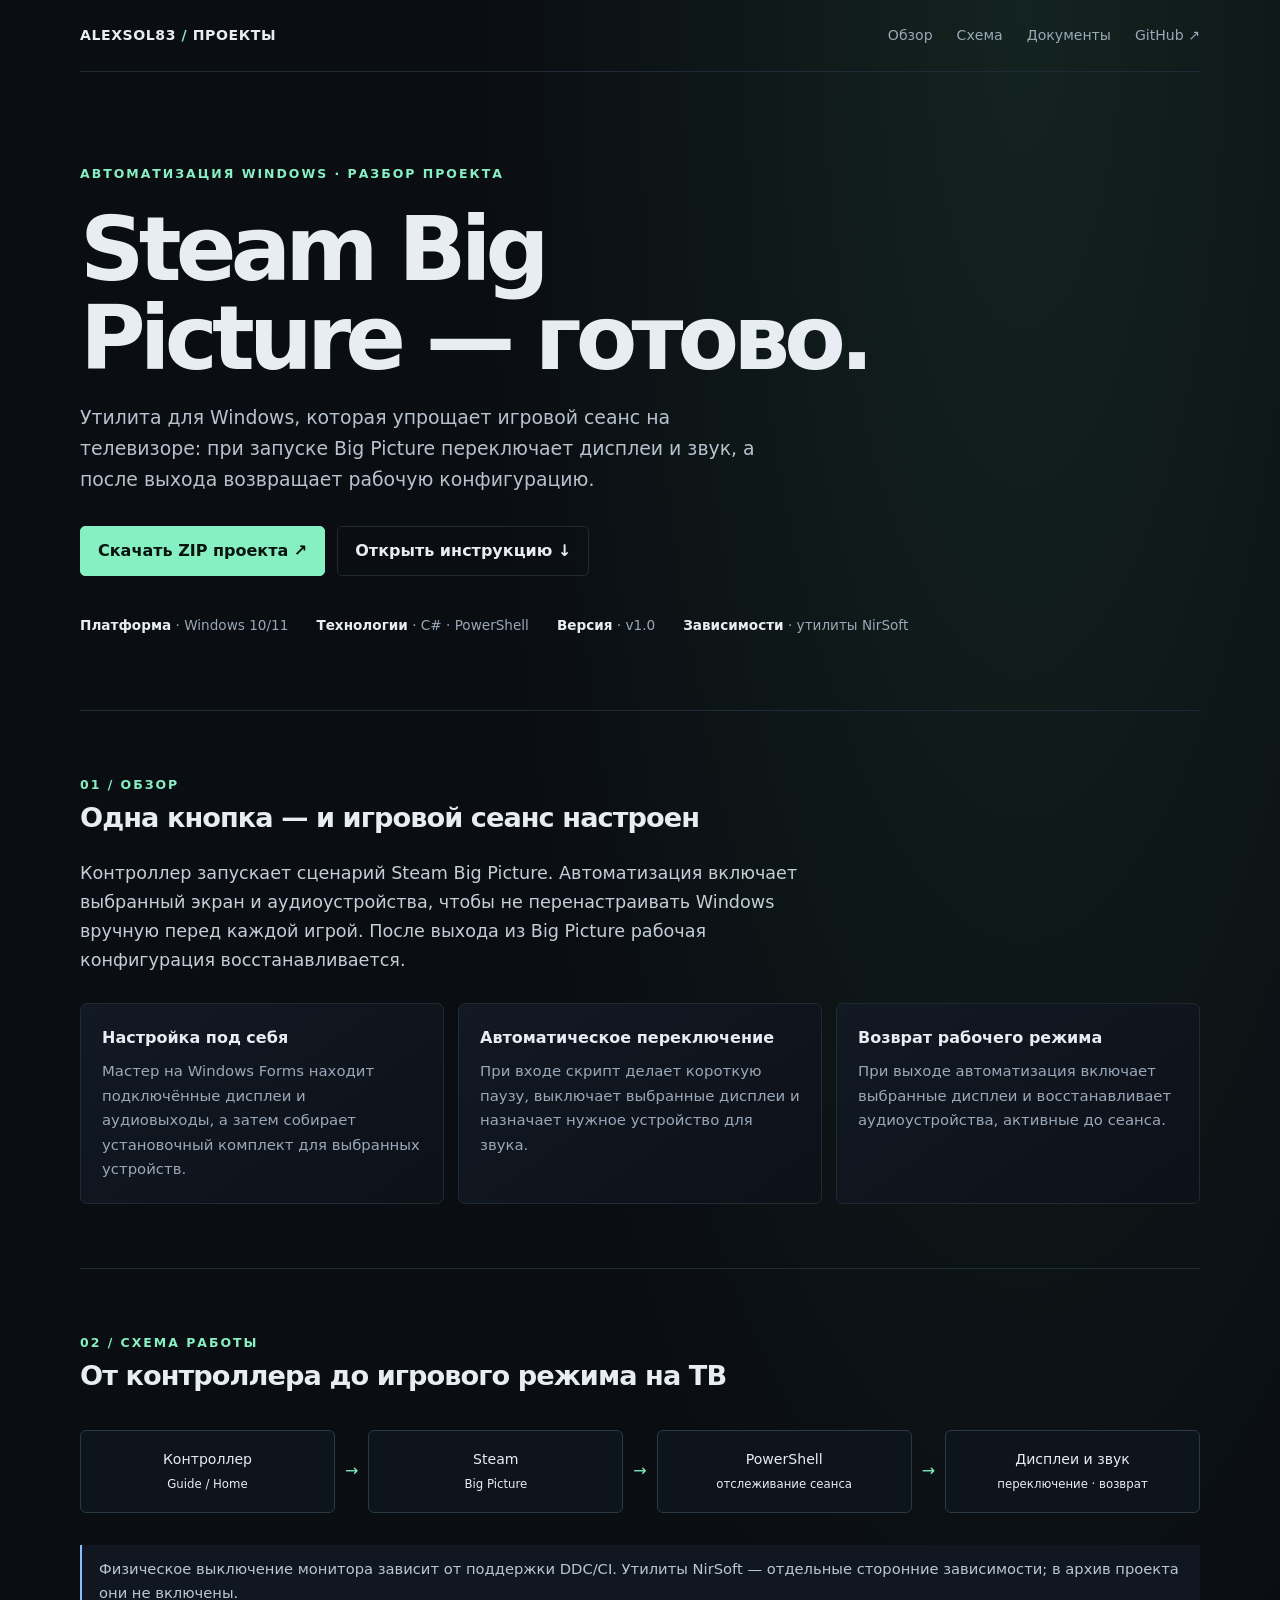
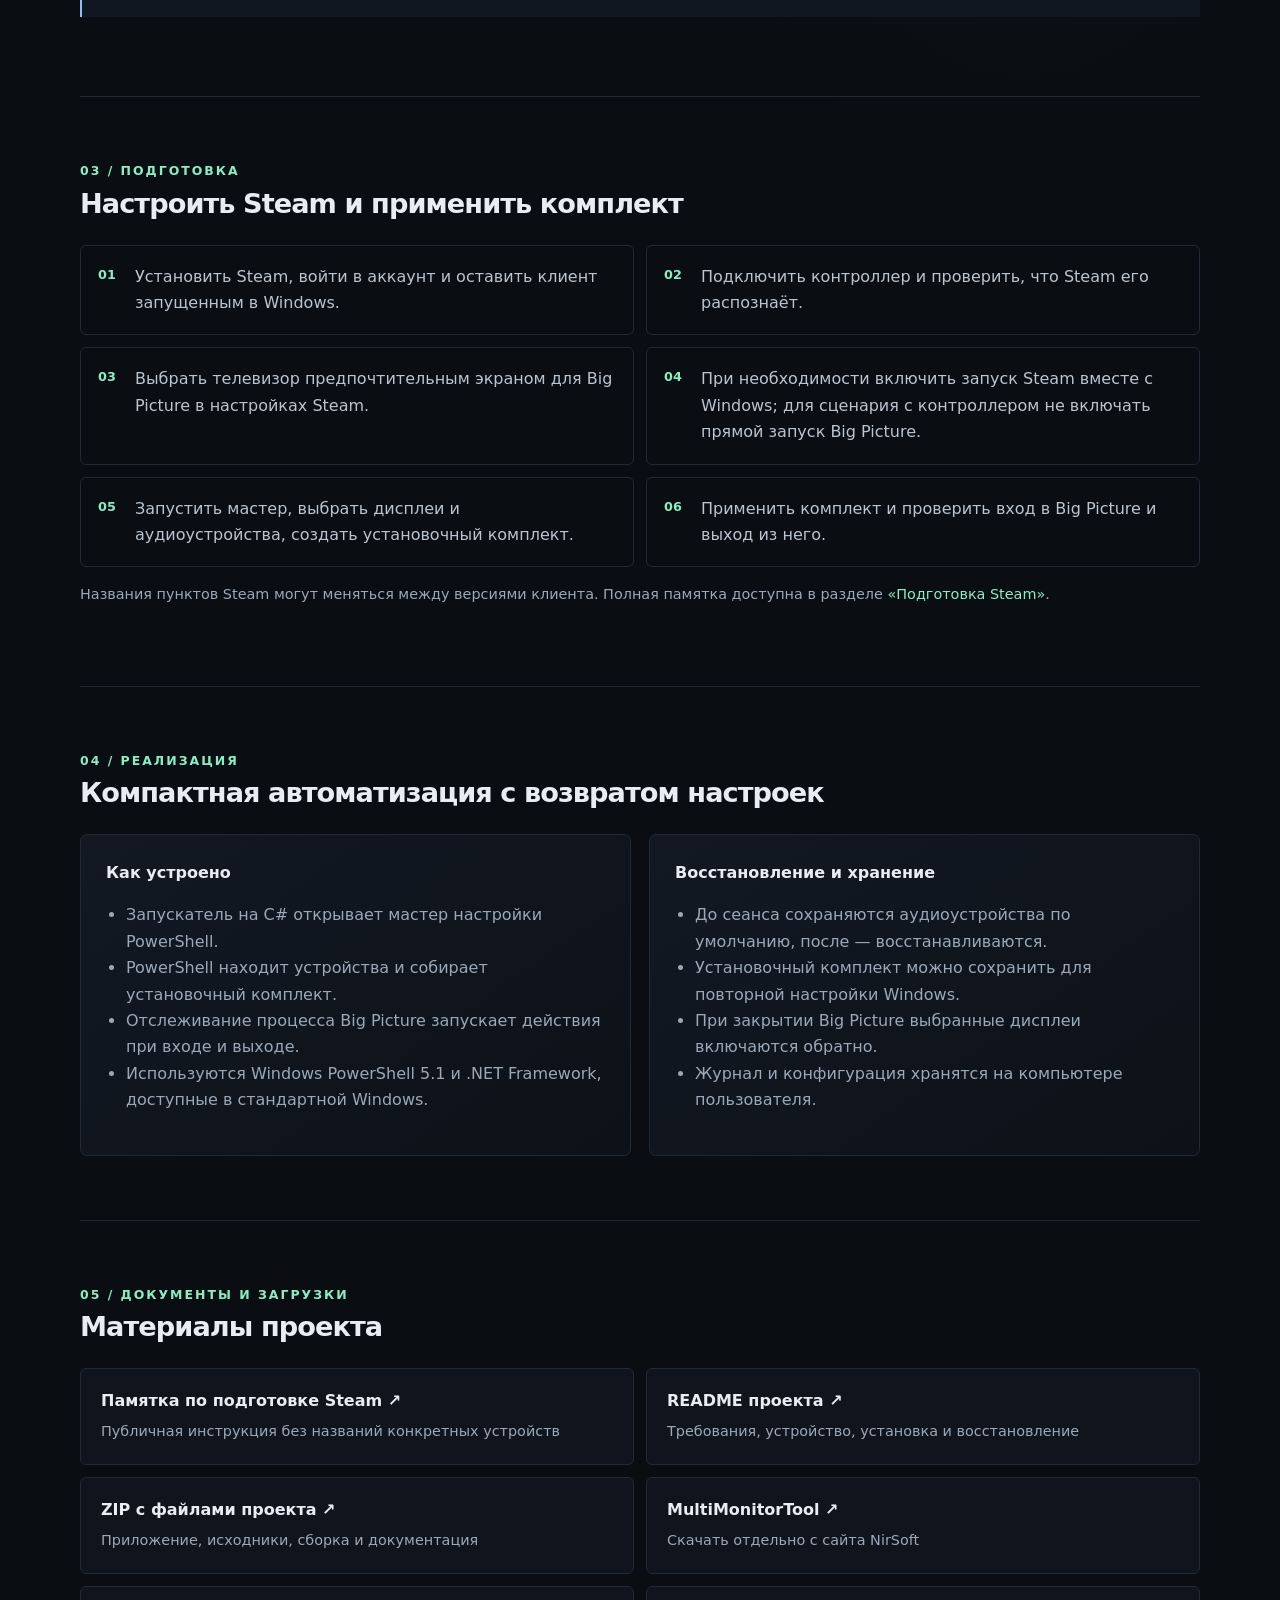
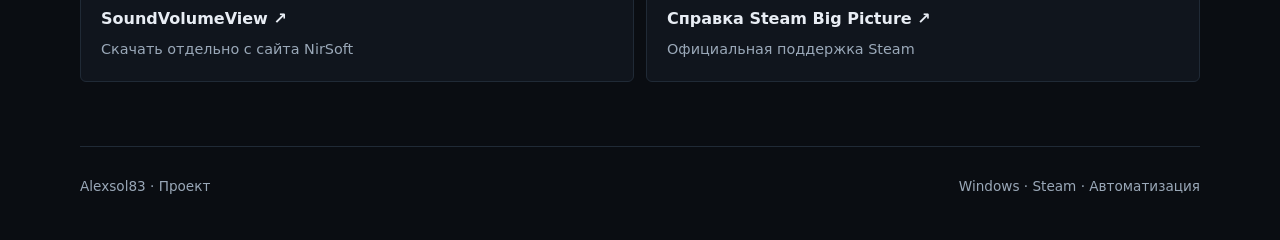
==== projects/steam-big-picture/index.html @ b9a52a30 "Add files via upload" ====
<!doctype html>
<html lang="ru">
<head>
  <meta charset="utf-8">
  <meta name="viewport" content="width=device-width, initial-scale=1">
  <meta name="theme-color" content="#0a0d12">
  <meta name="description" content="Кейс по автоматизации Windows: игровой сеанс Steam Big Picture на телевизоре с автоматическим восстановлением рабочего стола после выхода.">
  <title>Steam Big Picture · Alexsol83</title>
  <style>
    :root{color-scheme:dark;--bg:#0a0d12;--panel:#10151d;--line:#202a36;--text:#e8edf4;--muted:#9aa8b8;--accent:#87f0c2;--blue:#8bbcff;--max:1120px}
    *{box-sizing:border-box}html{scroll-behavior:smooth}body{margin:0;background:radial-gradient(ellipse at 80% 0%,#13231f 0,transparent 34rem),var(--bg);color:var(--text);font:16px/1.65 Inter,ui-sans-serif,system-ui,-apple-system,"Segoe UI",sans-serif}a{color:var(--accent);text-decoration:none}a:hover{text-decoration:underline}header,main,footer{width:min(var(--max),calc(100% - 40px));margin-inline:auto}.top{display:flex;justify-content:space-between;align-items:center;padding:24px 0;border-bottom:1px solid var(--line);font-size:.88rem}.brand{color:var(--text);font-weight:700;letter-spacing:.04em}.top nav{display:flex;gap:24px;color:var(--muted)}.top nav a{color:inherit}.hero{padding:92px 0 74px;max-width:850px}.eyebrow,.kicker{color:var(--accent);font-size:.78rem;font-weight:700;letter-spacing:.16em;text-transform:uppercase}.hero h1{font-size:clamp(2.7rem,7vw,5.7rem);letter-spacing:-.065em;line-height:.99;margin:20px 0}.hero p{font-size:1.18rem;color:#b7c2ce;max-width:690px}.actions{display:flex;gap:12px;flex-wrap:wrap;margin-top:30px}.button{display:inline-flex;padding:11px 17px;border:1px solid var(--line);border-radius:5px;color:var(--text);font-weight:650}.button.primary{background:var(--accent);border-color:var(--accent);color:#07130e}.meta{display:flex;gap:28px;flex-wrap:wrap;color:var(--muted);font-size:.85rem;margin-top:38px}.meta b{color:var(--text);font-weight:600}.section{border-top:1px solid var(--line);padding:64px 0}.section h2{font-size:1.7rem;letter-spacing:-.035em;margin:0 0 18px}.lead{font-size:1.1rem;color:#c4ced8;max-width:760px}.grid{display:grid;grid-template-columns:repeat(3,1fr);gap:14px;margin-top:28px}.card{padding:21px;background:linear-gradient(145deg,#121923,#0d1118);border:1px solid var(--line);border-radius:7px}.card h3{margin:0 0 8px;font-size:1rem}.card p{margin:0;color:var(--muted);font-size:.93rem}.flow{display:grid;grid-template-columns:1fr auto 1fr auto 1fr auto 1fr;align-items:center;gap:10px;margin:32px 0}.node{padding:17px 10px;text-align:center;border:1px solid #2a3946;border-radius:6px;background:#0e141b;font-size:.88rem}.arrow{color:var(--accent)}.steps{counter-reset:step;list-style:none;padding:0;display:grid;grid-template-columns:repeat(2,1fr);gap:12px}.steps li{counter-increment:step;border:1px solid var(--line);padding:18px 18px 18px 54px;border-radius:6px;position:relative;color:#bac5d0}.steps li:before{content:"0" counter(step);position:absolute;left:17px;color:var(--accent);font-size:.8rem;font-weight:700}.split{display:grid;grid-template-columns:1fr 1fr;gap:18px}.split .card{padding:25px}.split ul{padding-left:20px;color:var(--muted)}.downloads{display:grid;grid-template-columns:1fr 1fr;gap:12px}.download{padding:19px 20px;border:1px solid var(--line);border-radius:6px;background:var(--panel)}.download strong{display:block;color:var(--text);margin-bottom:4px}.download span{color:var(--muted);font-size:.9rem}.note{border-left:2px solid var(--blue);padding:12px 17px;background:#101720;color:#b9c7d5;font-size:.92rem}footer{padding:28px 0 42px;border-top:1px solid var(--line);color:var(--muted);font-size:.85rem;display:flex;justify-content:space-between;gap:16px;flex-wrap:wrap}code{font-family:ui-monospace,SFMono-Regular,Consolas,monospace;color:#c9d8e6;background:#151c25;padding:.1em .35em;border-radius:3px}
    @media(max-width:760px){.hero{padding:64px 0}.grid{grid-template-columns:1fr}.flow{grid-template-columns:1fr}.arrow{transform:rotate(90deg);text-align:center}.steps,.split,.downloads{grid-template-columns:1fr}.top nav{gap:12px}.hide-mobile{display:none}}
  </style>
</head>
<body>
  <header class="top"><a class="brand" href="../../">ALEXSOL83 <span style="color:var(--accent)">/</span> ПРОЕКТЫ</a><nav><a href="#overview">Обзор</a><a href="#workflow">Схема</a><a href="#docs">Документы</a><a href="https://github.com/Alexsol83">GitHub ↗</a></nav></header>
  <main>
    <section class="hero"><div class="eyebrow">Автоматизация Windows · Разбор проекта</div><h1>Steam Big<br>Picture — готово.</h1><p>Утилита для Windows, которая упрощает игровой сеанс на телевизоре: при запуске Big Picture переключает дисплеи и звук, а после выхода возвращает рабочую конфигурацию.</p><div class="actions"><a class="button primary" href="download/Steam-Big-Picture-by-Kovrov-Team-v1.0.zip">Скачать ZIP проекта ↗</a><a class="button" href="#docs">Открыть инструкцию ↓</a></div><div class="meta"><span><b>Платформа</b> · Windows 10/11</span><span><b>Технологии</b> · C# · PowerShell</span><span><b>Версия</b> · v1.0</span><span><b>Зависимости</b> · утилиты NirSoft</span></div></section>
    <section class="section" id="overview"><div class="kicker">01 / Обзор</div><h2>Одна кнопка — и игровой сеанс настроен</h2><p class="lead">Контроллер запускает сценарий Steam Big Picture. Автоматизация включает выбранный экран и аудиоустройства, чтобы не перенастраивать Windows вручную перед каждой игрой. После выхода из Big Picture рабочая конфигурация восстанавливается.</p><div class="grid"><article class="card"><h3>Настройка под себя</h3><p>Мастер на Windows Forms находит подключённые дисплеи и аудиовыходы, а затем собирает установочный комплект для выбранных устройств.</p></article><article class="card"><h3>Автоматическое переключение</h3><p>При входе скрипт делает короткую паузу, выключает выбранные дисплеи и назначает нужное устройство для звука.</p></article><article class="card"><h3>Возврат рабочего режима</h3><p>При выходе автоматизация включает выбранные дисплеи и восстанавливает аудиоустройства, активные до сеанса.</p></article></div></section>
    <section class="section" id="workflow"><div class="kicker">02 / Схема работы</div><h2>От контроллера до игрового режима на ТВ</h2><div class="flow"><div class="node">Контроллер<br><small>Guide / Home</small></div><div class="arrow">→</div><div class="node">Steam<br><small>Big Picture</small></div><div class="arrow">→</div><div class="node">PowerShell<br><small>отслеживание сеанса</small></div><div class="arrow">→</div><div class="node">Дисплеи и звук<br><small>переключение · возврат</small></div></div><p class="note">Физическое выключение монитора зависит от поддержки DDC/CI. Утилиты NirSoft — отдельные сторонние зависимости; в архив проекта они не включены.</p></section>
    <section class="section"><div class="kicker">03 / Подготовка</div><h2>Настроить Steam и применить комплект</h2><ol class="steps"><li>Установить Steam, войти в аккаунт и оставить клиент запущенным в Windows.</li><li>Подключить контроллер и проверить, что Steam его распознаёт.</li><li>Выбрать телевизор предпочтительным экраном для Big Picture в настройках Steam.</li><li>При необходимости включить запуск Steam вместе с Windows; для сценария с контроллером не включать прямой запуск Big Picture.</li><li>Запустить мастер, выбрать дисплеи и аудиоустройства, создать установочный комплект.</li><li>Применить комплект и проверить вход в Big Picture и выход из него.</li></ol><p style="color:var(--muted);font-size:.9rem">Названия пунктов Steam могут меняться между версиями клиента. Полная памятка доступна в разделе <a href="docs/steam-setup-guide.html">«Подготовка Steam»</a>.</p></section>
    <section class="section"><div class="kicker">04 / Реализация</div><h2>Компактная автоматизация с возвратом настроек</h2><div class="split"><article class="card"><h3>Как устроено</h3><ul><li>Запускатель на C# открывает мастер настройки PowerShell.</li><li>PowerShell находит устройства и собирает установочный комплект.</li><li>Отслеживание процесса Big Picture запускает действия при входе и выходе.</li><li>Используются Windows PowerShell 5.1 и .NET Framework, доступные в стандартной Windows.</li></ul></article><article class="card"><h3>Восстановление и хранение</h3><ul><li>До сеанса сохраняются аудиоустройства по умолчанию, после — восстанавливаются.</li><li>Установочный комплект можно сохранить для повторной настройки Windows.</li><li>При закрытии Big Picture выбранные дисплеи включаются обратно.</li><li>Журнал и конфигурация хранятся на компьютере пользователя.</li></ul></article></div></section>
    <section class="section" id="docs"><div class="kicker">05 / Документы и загрузки</div><h2>Материалы проекта</h2><div class="downloads"><a class="download" href="docs/steam-setup-guide.html"><strong>Памятка по подготовке Steam ↗</strong><span>Публичная инструкция без названий конкретных устройств</span></a><a class="download" href="docs/project-readme.html"><strong>README проекта ↗</strong><span>Требования, устройство, установка и восстановление</span></a><a class="download" href="download/Steam-Big-Picture-by-Kovrov-Team-v1.0.zip"><strong>ZIP с файлами проекта ↗</strong><span>Приложение, исходники, сборка и документация</span></a><a class="download" href="https://www.nirsoft.net/utils/multi_monitor_tool.html"><strong>MultiMonitorTool ↗</strong><span>Скачать отдельно с сайта NirSoft</span></a><a class="download" href="https://www.nirsoft.net/utils/sound_volume_view.html"><strong>SoundVolumeView ↗</strong><span>Скачать отдельно с сайта NirSoft</span></a><a class="download" href="https://help.steampowered.com/en/faqs/view/3725-76D3-3F31-FB63"><strong>Справка Steam Big Picture ↗</strong><span>Официальная поддержка Steam</span></a></div></section>
  </main>
  <footer><span>Alexsol83 · Проект</span><span>Windows · Steam · Автоматизация</span></footer>
</body>
</html>
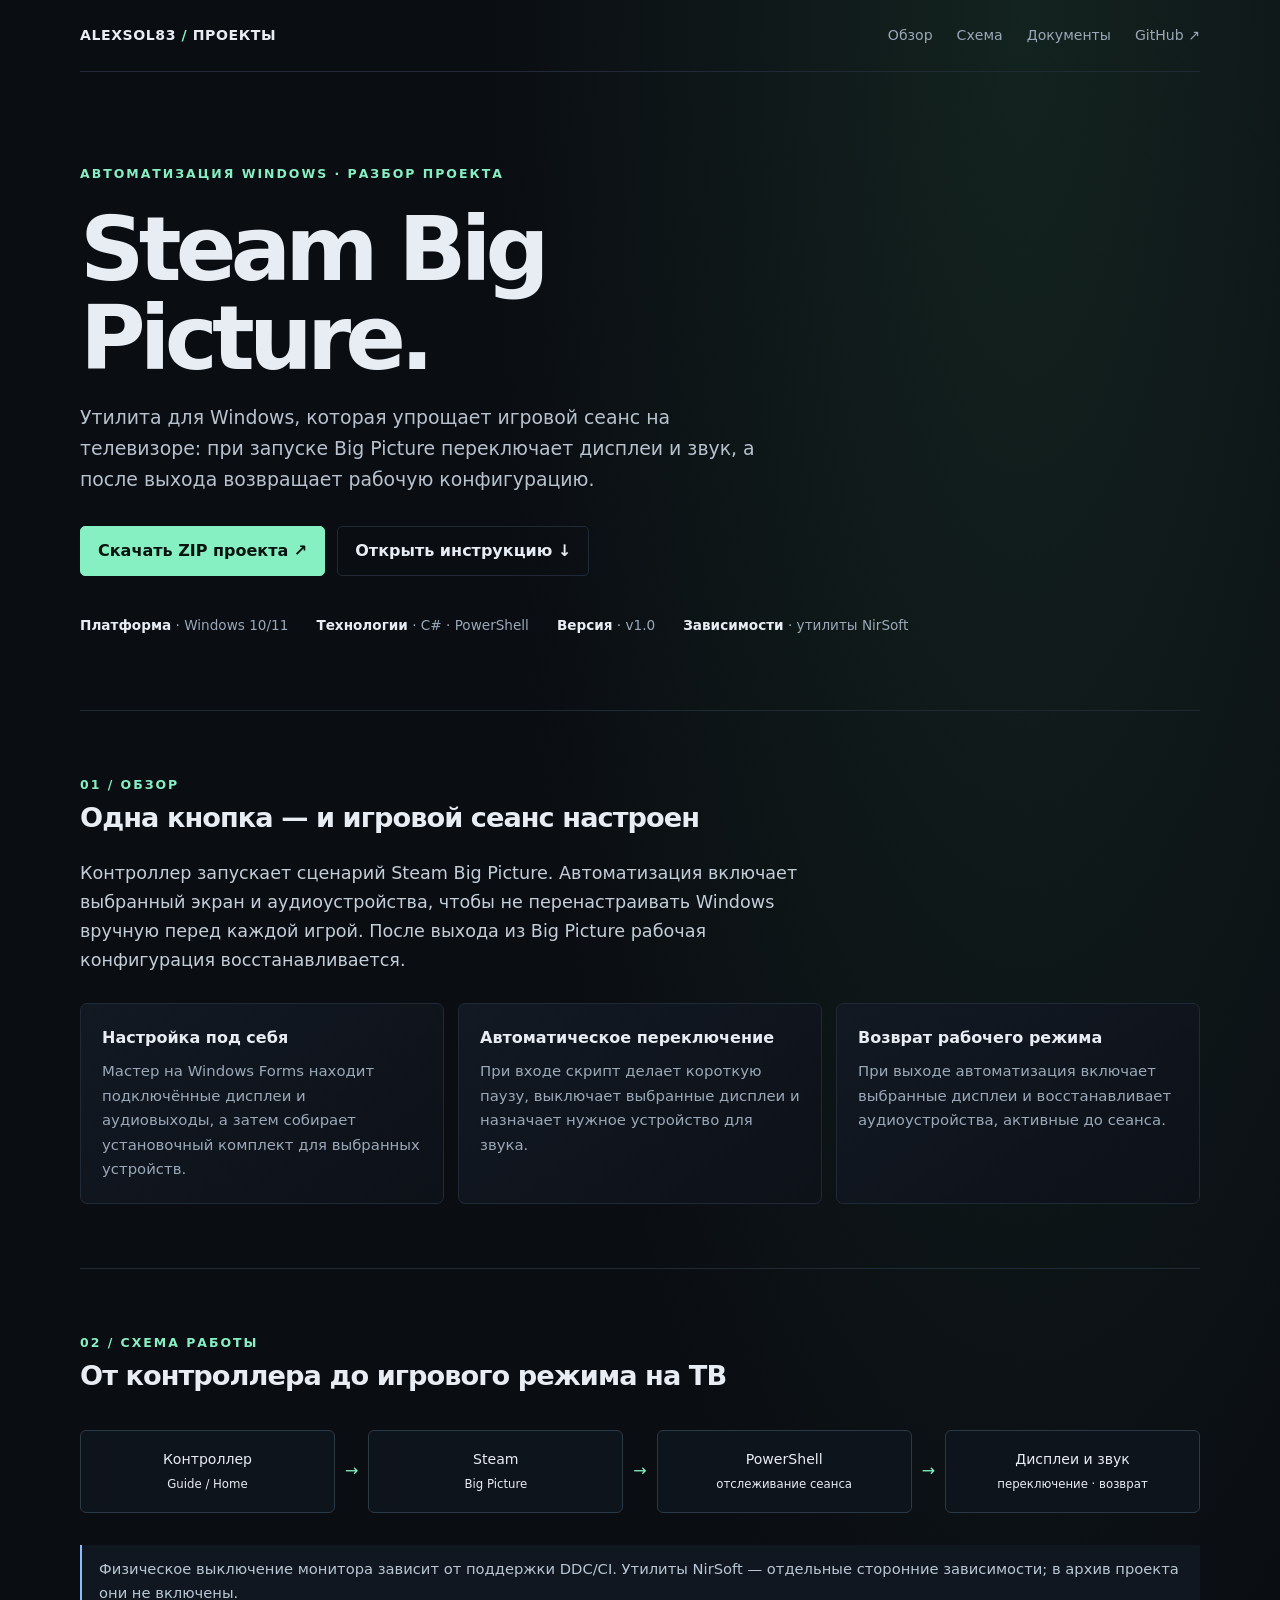
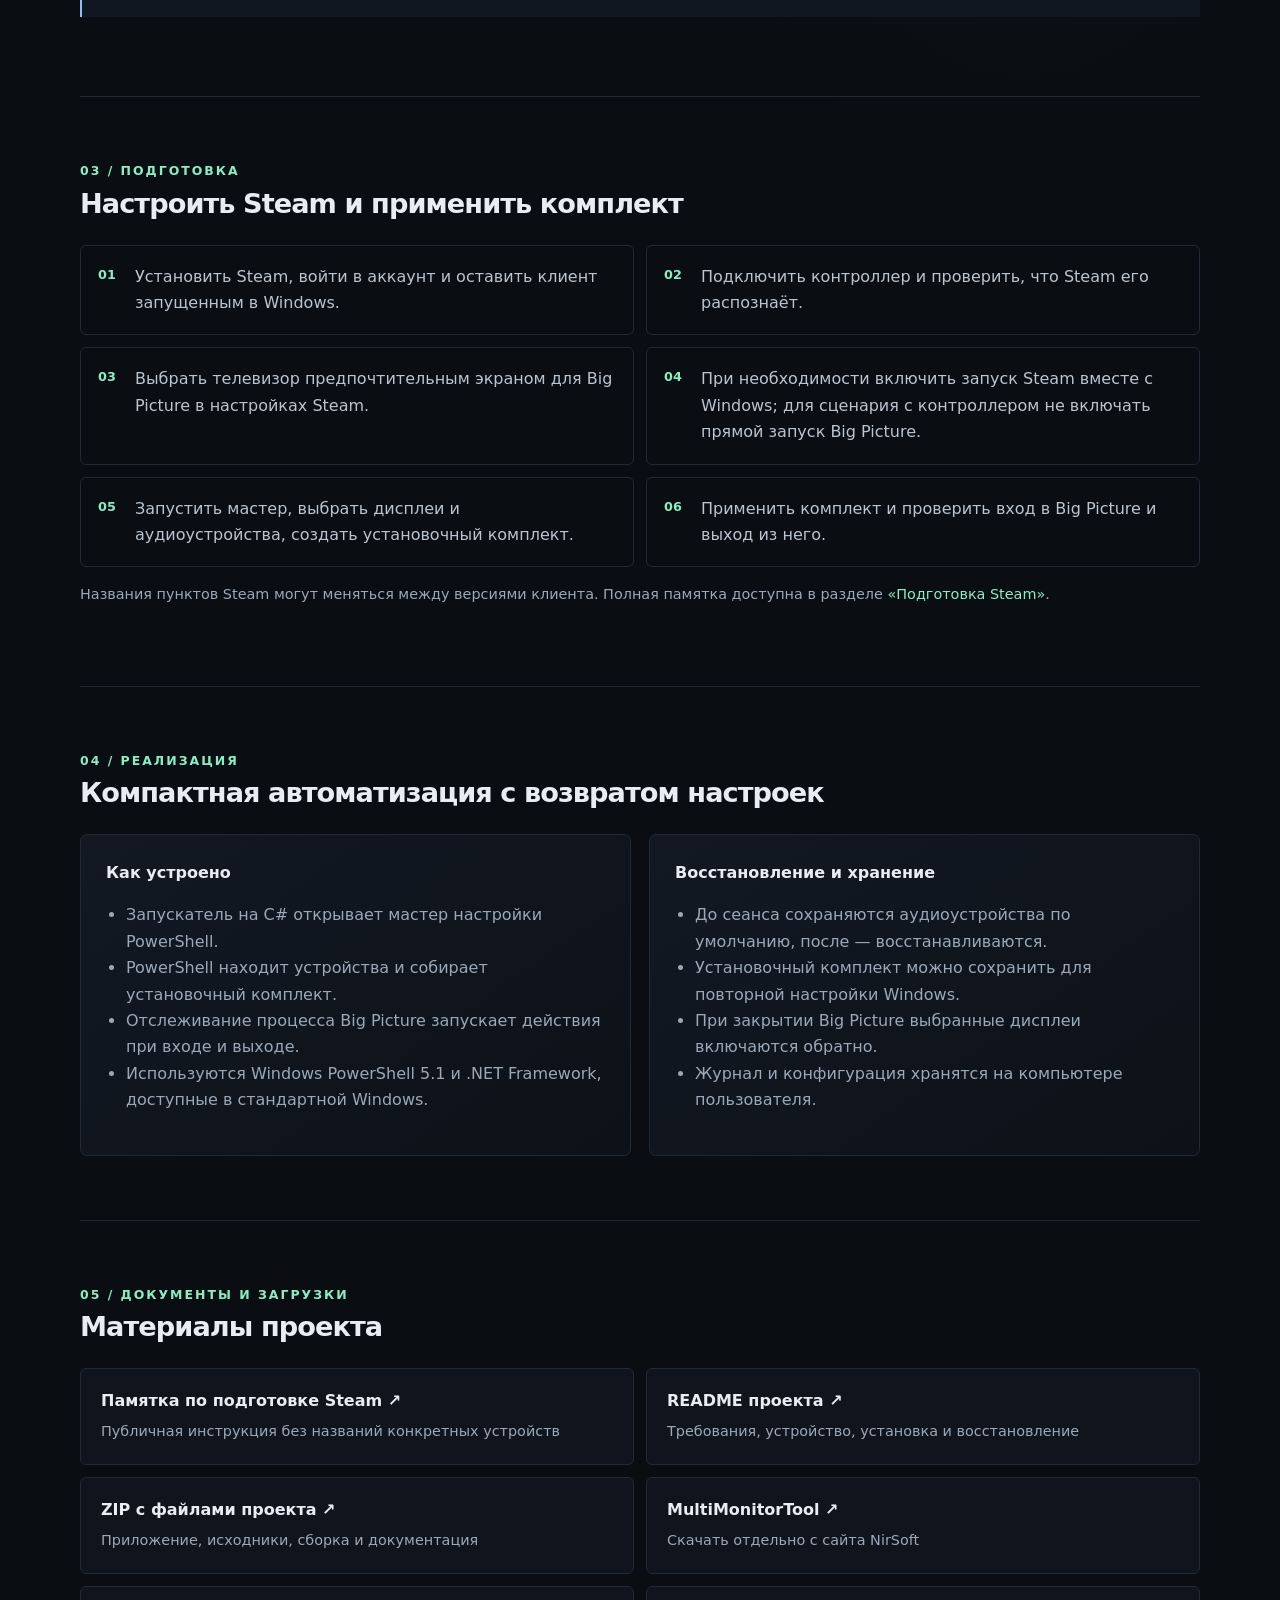
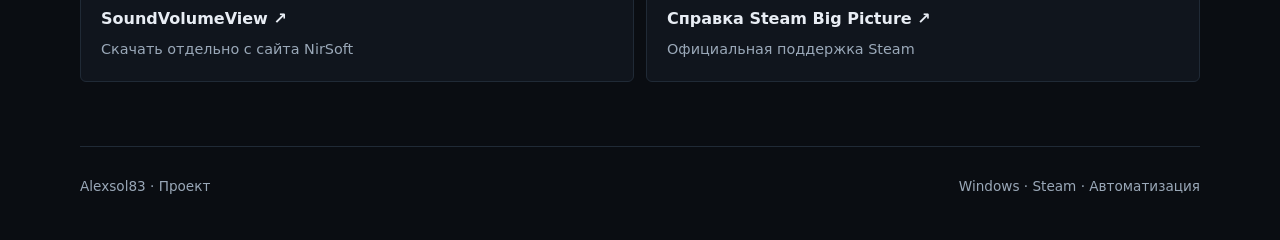
==== commit 1501fae8: "Update index.html" ====
--- a/projects/steam-big-picture/index.html
+++ b/projects/steam-big-picture/index.html
@@ -15,7 +15,7 @@
 <body>
   <header class="top"><a class="brand" href="../../">ALEXSOL83 <span style="color:var(--accent)">/</span> ПРОЕКТЫ</a><nav><a href="#overview">Обзор</a><a href="#workflow">Схема</a><a href="#docs">Документы</a><a href="https://github.com/Alexsol83">GitHub ↗</a></nav></header>
   <main>
-    <section class="hero"><div class="eyebrow">Автоматизация Windows · Разбор проекта</div><h1>Steam Big<br>Picture — готово.</h1><p>Утилита для Windows, которая упрощает игровой сеанс на телевизоре: при запуске Big Picture переключает дисплеи и звук, а после выхода возвращает рабочую конфигурацию.</p><div class="actions"><a class="button primary" href="download/Steam-Big-Picture-by-Kovrov-Team-v1.0.zip">Скачать ZIP проекта ↗</a><a class="button" href="#docs">Открыть инструкцию ↓</a></div><div class="meta"><span><b>Платформа</b> · Windows 10/11</span><span><b>Технологии</b> · C# · PowerShell</span><span><b>Версия</b> · v1.0</span><span><b>Зависимости</b> · утилиты NirSoft</span></div></section>
+    <section class="hero"><div class="eyebrow">Автоматизация Windows · Разбор проекта</div><h1>Steam Big<br>Picture.</h1><p>Утилита для Windows, которая упрощает игровой сеанс на телевизоре: при запуске Big Picture переключает дисплеи и звук, а после выхода возвращает рабочую конфигурацию.</p><div class="actions"><a class="button primary" href="download/Steam-Big-Picture-by-Kovrov-Team-v1.0.zip">Скачать ZIP проекта ↗</a><a class="button" href="#docs">Открыть инструкцию ↓</a></div><div class="meta"><span><b>Платформа</b> · Windows 10/11</span><span><b>Технологии</b> · C# · PowerShell</span><span><b>Версия</b> · v1.0</span><span><b>Зависимости</b> · утилиты NirSoft</span></div></section>
     <section class="section" id="overview"><div class="kicker">01 / Обзор</div><h2>Одна кнопка — и игровой сеанс настроен</h2><p class="lead">Контроллер запускает сценарий Steam Big Picture. Автоматизация включает выбранный экран и аудиоустройства, чтобы не перенастраивать Windows вручную перед каждой игрой. После выхода из Big Picture рабочая конфигурация восстанавливается.</p><div class="grid"><article class="card"><h3>Настройка под себя</h3><p>Мастер на Windows Forms находит подключённые дисплеи и аудиовыходы, а затем собирает установочный комплект для выбранных устройств.</p></article><article class="card"><h3>Автоматическое переключение</h3><p>При входе скрипт делает короткую паузу, выключает выбранные дисплеи и назначает нужное устройство для звука.</p></article><article class="card"><h3>Возврат рабочего режима</h3><p>При выходе автоматизация включает выбранные дисплеи и восстанавливает аудиоустройства, активные до сеанса.</p></article></div></section>
     <section class="section" id="workflow"><div class="kicker">02 / Схема работы</div><h2>От контроллера до игрового режима на ТВ</h2><div class="flow"><div class="node">Контроллер<br><small>Guide / Home</small></div><div class="arrow">→</div><div class="node">Steam<br><small>Big Picture</small></div><div class="arrow">→</div><div class="node">PowerShell<br><small>отслеживание сеанса</small></div><div class="arrow">→</div><div class="node">Дисплеи и звук<br><small>переключение · возврат</small></div></div><p class="note">Физическое выключение монитора зависит от поддержки DDC/CI. Утилиты NirSoft — отдельные сторонние зависимости; в архив проекта они не включены.</p></section>
     <section class="section"><div class="kicker">03 / Подготовка</div><h2>Настроить Steam и применить комплект</h2><ol class="steps"><li>Установить Steam, войти в аккаунт и оставить клиент запущенным в Windows.</li><li>Подключить контроллер и проверить, что Steam его распознаёт.</li><li>Выбрать телевизор предпочтительным экраном для Big Picture в настройках Steam.</li><li>При необходимости включить запуск Steam вместе с Windows; для сценария с контроллером не включать прямой запуск Big Picture.</li><li>Запустить мастер, выбрать дисплеи и аудиоустройства, создать установочный комплект.</li><li>Применить комплект и проверить вход в Big Picture и выход из него.</li></ol><p style="color:var(--muted);font-size:.9rem">Названия пунктов Steam могут меняться между версиями клиента. Полная памятка доступна в разделе <a href="docs/steam-setup-guide.html">«Подготовка Steam»</a>.</p></section>
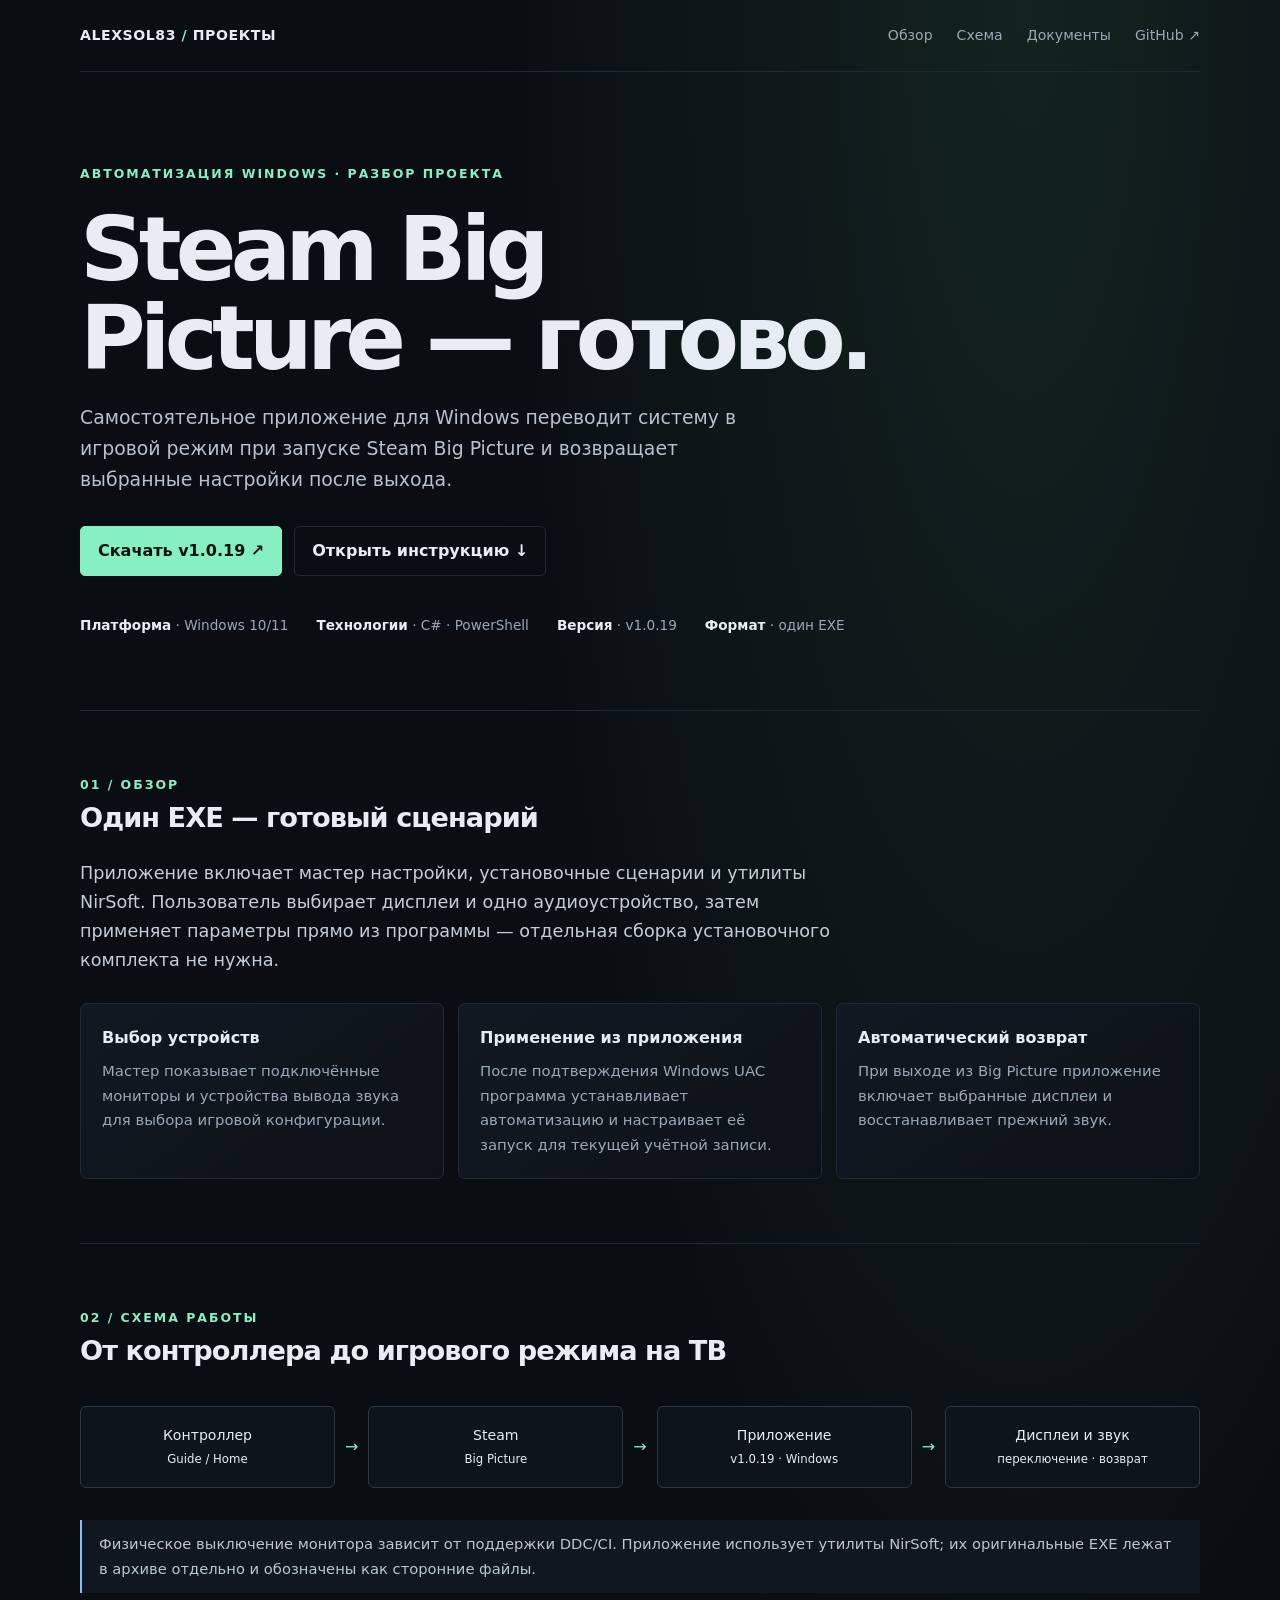
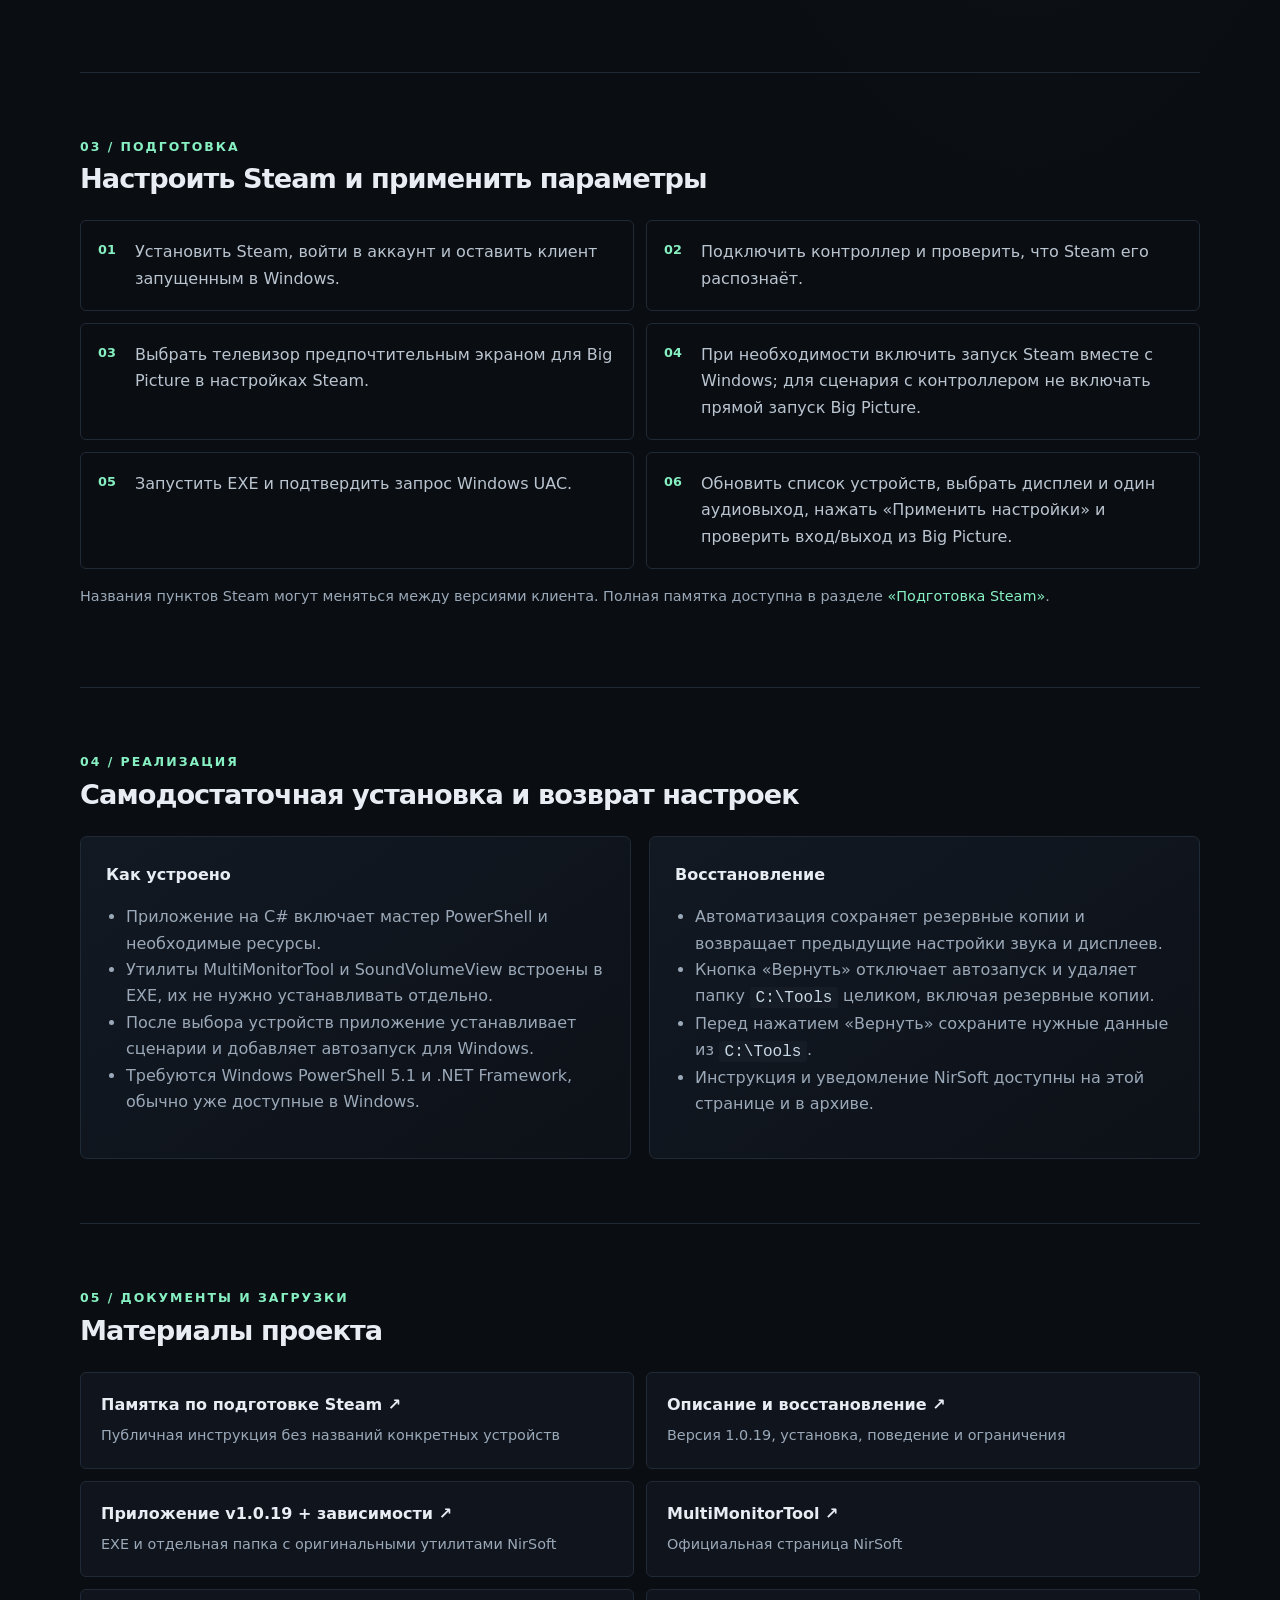
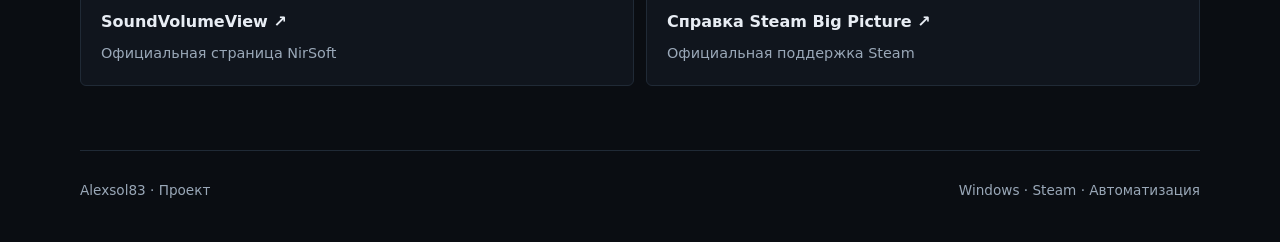
==== commit fe328481: "Add files via upload" ====
--- a/projects/steam-big-picture/index.html
+++ b/projects/steam-big-picture/index.html
@@ -15,12 +15,12 @@
 <body>
   <header class="top"><a class="brand" href="../../">ALEXSOL83 <span style="color:var(--accent)">/</span> ПРОЕКТЫ</a><nav><a href="#overview">Обзор</a><a href="#workflow">Схема</a><a href="#docs">Документы</a><a href="https://github.com/Alexsol83">GitHub ↗</a></nav></header>
   <main>
-    <section class="hero"><div class="eyebrow">Автоматизация Windows · Разбор проекта</div><h1>Steam Big<br>Picture.</h1><p>Утилита для Windows, которая упрощает игровой сеанс на телевизоре: при запуске Big Picture переключает дисплеи и звук, а после выхода возвращает рабочую конфигурацию.</p><div class="actions"><a class="button primary" href="download/Steam-Big-Picture-by-Kovrov-Team-v1.0.zip">Скачать ZIP проекта ↗</a><a class="button" href="#docs">Открыть инструкцию ↓</a></div><div class="meta"><span><b>Платформа</b> · Windows 10/11</span><span><b>Технологии</b> · C# · PowerShell</span><span><b>Версия</b> · v1.0</span><span><b>Зависимости</b> · утилиты NirSoft</span></div></section>
-    <section class="section" id="overview"><div class="kicker">01 / Обзор</div><h2>Одна кнопка — и игровой сеанс настроен</h2><p class="lead">Контроллер запускает сценарий Steam Big Picture. Автоматизация включает выбранный экран и аудиоустройства, чтобы не перенастраивать Windows вручную перед каждой игрой. После выхода из Big Picture рабочая конфигурация восстанавливается.</p><div class="grid"><article class="card"><h3>Настройка под себя</h3><p>Мастер на Windows Forms находит подключённые дисплеи и аудиовыходы, а затем собирает установочный комплект для выбранных устройств.</p></article><article class="card"><h3>Автоматическое переключение</h3><p>При входе скрипт делает короткую паузу, выключает выбранные дисплеи и назначает нужное устройство для звука.</p></article><article class="card"><h3>Возврат рабочего режима</h3><p>При выходе автоматизация включает выбранные дисплеи и восстанавливает аудиоустройства, активные до сеанса.</p></article></div></section>
-    <section class="section" id="workflow"><div class="kicker">02 / Схема работы</div><h2>От контроллера до игрового режима на ТВ</h2><div class="flow"><div class="node">Контроллер<br><small>Guide / Home</small></div><div class="arrow">→</div><div class="node">Steam<br><small>Big Picture</small></div><div class="arrow">→</div><div class="node">PowerShell<br><small>отслеживание сеанса</small></div><div class="arrow">→</div><div class="node">Дисплеи и звук<br><small>переключение · возврат</small></div></div><p class="note">Физическое выключение монитора зависит от поддержки DDC/CI. Утилиты NirSoft — отдельные сторонние зависимости; в архив проекта они не включены.</p></section>
-    <section class="section"><div class="kicker">03 / Подготовка</div><h2>Настроить Steam и применить комплект</h2><ol class="steps"><li>Установить Steam, войти в аккаунт и оставить клиент запущенным в Windows.</li><li>Подключить контроллер и проверить, что Steam его распознаёт.</li><li>Выбрать телевизор предпочтительным экраном для Big Picture в настройках Steam.</li><li>При необходимости включить запуск Steam вместе с Windows; для сценария с контроллером не включать прямой запуск Big Picture.</li><li>Запустить мастер, выбрать дисплеи и аудиоустройства, создать установочный комплект.</li><li>Применить комплект и проверить вход в Big Picture и выход из него.</li></ol><p style="color:var(--muted);font-size:.9rem">Названия пунктов Steam могут меняться между версиями клиента. Полная памятка доступна в разделе <a href="docs/steam-setup-guide.html">«Подготовка Steam»</a>.</p></section>
-    <section class="section"><div class="kicker">04 / Реализация</div><h2>Компактная автоматизация с возвратом настроек</h2><div class="split"><article class="card"><h3>Как устроено</h3><ul><li>Запускатель на C# открывает мастер настройки PowerShell.</li><li>PowerShell находит устройства и собирает установочный комплект.</li><li>Отслеживание процесса Big Picture запускает действия при входе и выходе.</li><li>Используются Windows PowerShell 5.1 и .NET Framework, доступные в стандартной Windows.</li></ul></article><article class="card"><h3>Восстановление и хранение</h3><ul><li>До сеанса сохраняются аудиоустройства по умолчанию, после — восстанавливаются.</li><li>Установочный комплект можно сохранить для повторной настройки Windows.</li><li>При закрытии Big Picture выбранные дисплеи включаются обратно.</li><li>Журнал и конфигурация хранятся на компьютере пользователя.</li></ul></article></div></section>
-    <section class="section" id="docs"><div class="kicker">05 / Документы и загрузки</div><h2>Материалы проекта</h2><div class="downloads"><a class="download" href="docs/steam-setup-guide.html"><strong>Памятка по подготовке Steam ↗</strong><span>Публичная инструкция без названий конкретных устройств</span></a><a class="download" href="docs/project-readme.html"><strong>README проекта ↗</strong><span>Требования, устройство, установка и восстановление</span></a><a class="download" href="download/Steam-Big-Picture-by-Kovrov-Team-v1.0.zip"><strong>ZIP с файлами проекта ↗</strong><span>Приложение, исходники, сборка и документация</span></a><a class="download" href="https://www.nirsoft.net/utils/multi_monitor_tool.html"><strong>MultiMonitorTool ↗</strong><span>Скачать отдельно с сайта NirSoft</span></a><a class="download" href="https://www.nirsoft.net/utils/sound_volume_view.html"><strong>SoundVolumeView ↗</strong><span>Скачать отдельно с сайта NirSoft</span></a><a class="download" href="https://help.steampowered.com/en/faqs/view/3725-76D3-3F31-FB63"><strong>Справка Steam Big Picture ↗</strong><span>Официальная поддержка Steam</span></a></div></section>
+    <section class="hero"><div class="eyebrow">Автоматизация Windows · Разбор проекта</div><h1>Steam Big<br>Picture — готово.</h1><p>Самостоятельное приложение для Windows переводит систему в игровой режим при запуске Steam Big Picture и возвращает выбранные настройки после выхода.</p><div class="actions"><a class="button primary" href="download/Steam-Big-Picture-by-Kovrov-Team-v1.0.19.zip">Скачать v1.0.19 ↗</a><a class="button" href="#docs">Открыть инструкцию ↓</a></div><div class="meta"><span><b>Платформа</b> · Windows 10/11</span><span><b>Технологии</b> · C# · PowerShell</span><span><b>Версия</b> · v1.0.19</span><span><b>Формат</b> · один EXE</span></div></section>
+    <section class="section" id="overview"><div class="kicker">01 / Обзор</div><h2>Один EXE — готовый сценарий</h2><p class="lead">Приложение включает мастер настройки, установочные сценарии и утилиты NirSoft. Пользователь выбирает дисплеи и одно аудиоустройство, затем применяет параметры прямо из программы — отдельная сборка установочного комплекта не нужна.</p><div class="grid"><article class="card"><h3>Выбор устройств</h3><p>Мастер показывает подключённые мониторы и устройства вывода звука для выбора игровой конфигурации.</p></article><article class="card"><h3>Применение из приложения</h3><p>После подтверждения Windows UAC программа устанавливает автоматизацию и настраивает её запуск для текущей учётной записи.</p></article><article class="card"><h3>Автоматический возврат</h3><p>При выходе из Big Picture приложение включает выбранные дисплеи и восстанавливает прежний звук.</p></article></div></section>
+    <section class="section" id="workflow"><div class="kicker">02 / Схема работы</div><h2>От контроллера до игрового режима на ТВ</h2><div class="flow"><div class="node">Контроллер<br><small>Guide / Home</small></div><div class="arrow">→</div><div class="node">Steam<br><small>Big Picture</small></div><div class="arrow">→</div><div class="node">Приложение<br><small>v1.0.19 · Windows</small></div><div class="arrow">→</div><div class="node">Дисплеи и звук<br><small>переключение · возврат</small></div></div><p class="note">Физическое выключение монитора зависит от поддержки DDC/CI. Приложение использует утилиты NirSoft; их оригинальные EXE лежат в архиве отдельно и обозначены как сторонние файлы.</p></section>
+    <section class="section"><div class="kicker">03 / Подготовка</div><h2>Настроить Steam и применить параметры</h2><ol class="steps"><li>Установить Steam, войти в аккаунт и оставить клиент запущенным в Windows.</li><li>Подключить контроллер и проверить, что Steam его распознаёт.</li><li>Выбрать телевизор предпочтительным экраном для Big Picture в настройках Steam.</li><li>При необходимости включить запуск Steam вместе с Windows; для сценария с контроллером не включать прямой запуск Big Picture.</li><li>Запустить EXE и подтвердить запрос Windows UAC.</li><li>Обновить список устройств, выбрать дисплеи и один аудиовыход, нажать «Применить настройки» и проверить вход/выход из Big Picture.</li></ol><p style="color:var(--muted);font-size:.9rem">Названия пунктов Steam могут меняться между версиями клиента. Полная памятка доступна в разделе <a href="docs/steam-setup-guide.html">«Подготовка Steam»</a>.</p></section>
+    <section class="section"><div class="kicker">04 / Реализация</div><h2>Самодостаточная установка и возврат настроек</h2><div class="split"><article class="card"><h3>Как устроено</h3><ul><li>Приложение на C# включает мастер PowerShell и необходимые ресурсы.</li><li>Утилиты MultiMonitorTool и SoundVolumeView встроены в EXE, их не нужно устанавливать отдельно.</li><li>После выбора устройств приложение устанавливает сценарии и добавляет автозапуск для Windows.</li><li>Требуются Windows PowerShell 5.1 и .NET Framework, обычно уже доступные в Windows.</li></ul></article><article class="card"><h3>Восстановление</h3><ul><li>Автоматизация сохраняет резервные копии и возвращает предыдущие настройки звука и дисплеев.</li><li>Кнопка «Вернуть» отключает автозапуск и удаляет папку <code>C:\Tools</code> целиком, включая резервные копии.</li><li>Перед нажатием «Вернуть» сохраните нужные данные из <code>C:\Tools</code>.</li><li>Инструкция и уведомление NirSoft доступны на этой странице и в архиве.</li></ul></article></div></section>
+    <section class="section" id="docs"><div class="kicker">05 / Документы и загрузки</div><h2>Материалы проекта</h2><div class="downloads"><a class="download" href="docs/steam-setup-guide.html"><strong>Памятка по подготовке Steam ↗</strong><span>Публичная инструкция без названий конкретных устройств</span></a><a class="download" href="docs/project-readme.html"><strong>Описание и восстановление ↗</strong><span>Версия 1.0.19, установка, поведение и ограничения</span></a><a class="download" href="download/Steam-Big-Picture-by-Kovrov-Team-v1.0.19.zip"><strong>Приложение v1.0.19 + зависимости ↗</strong><span>EXE и отдельная папка с оригинальными утилитами NirSoft</span></a><a class="download" href="https://www.nirsoft.net/utils/multi_monitor_tool.html"><strong>MultiMonitorTool ↗</strong><span>Официальная страница NirSoft</span></a><a class="download" href="https://www.nirsoft.net/utils/sound_volume_view.html"><strong>SoundVolumeView ↗</strong><span>Официальная страница NirSoft</span></a><a class="download" href="https://help.steampowered.com/en/faqs/view/3725-76D3-3F31-FB63"><strong>Справка Steam Big Picture ↗</strong><span>Официальная поддержка Steam</span></a></div></section>
   </main>
   <footer><span>Alexsol83 · Проект</span><span>Windows · Steam · Автоматизация</span></footer>
 </body>
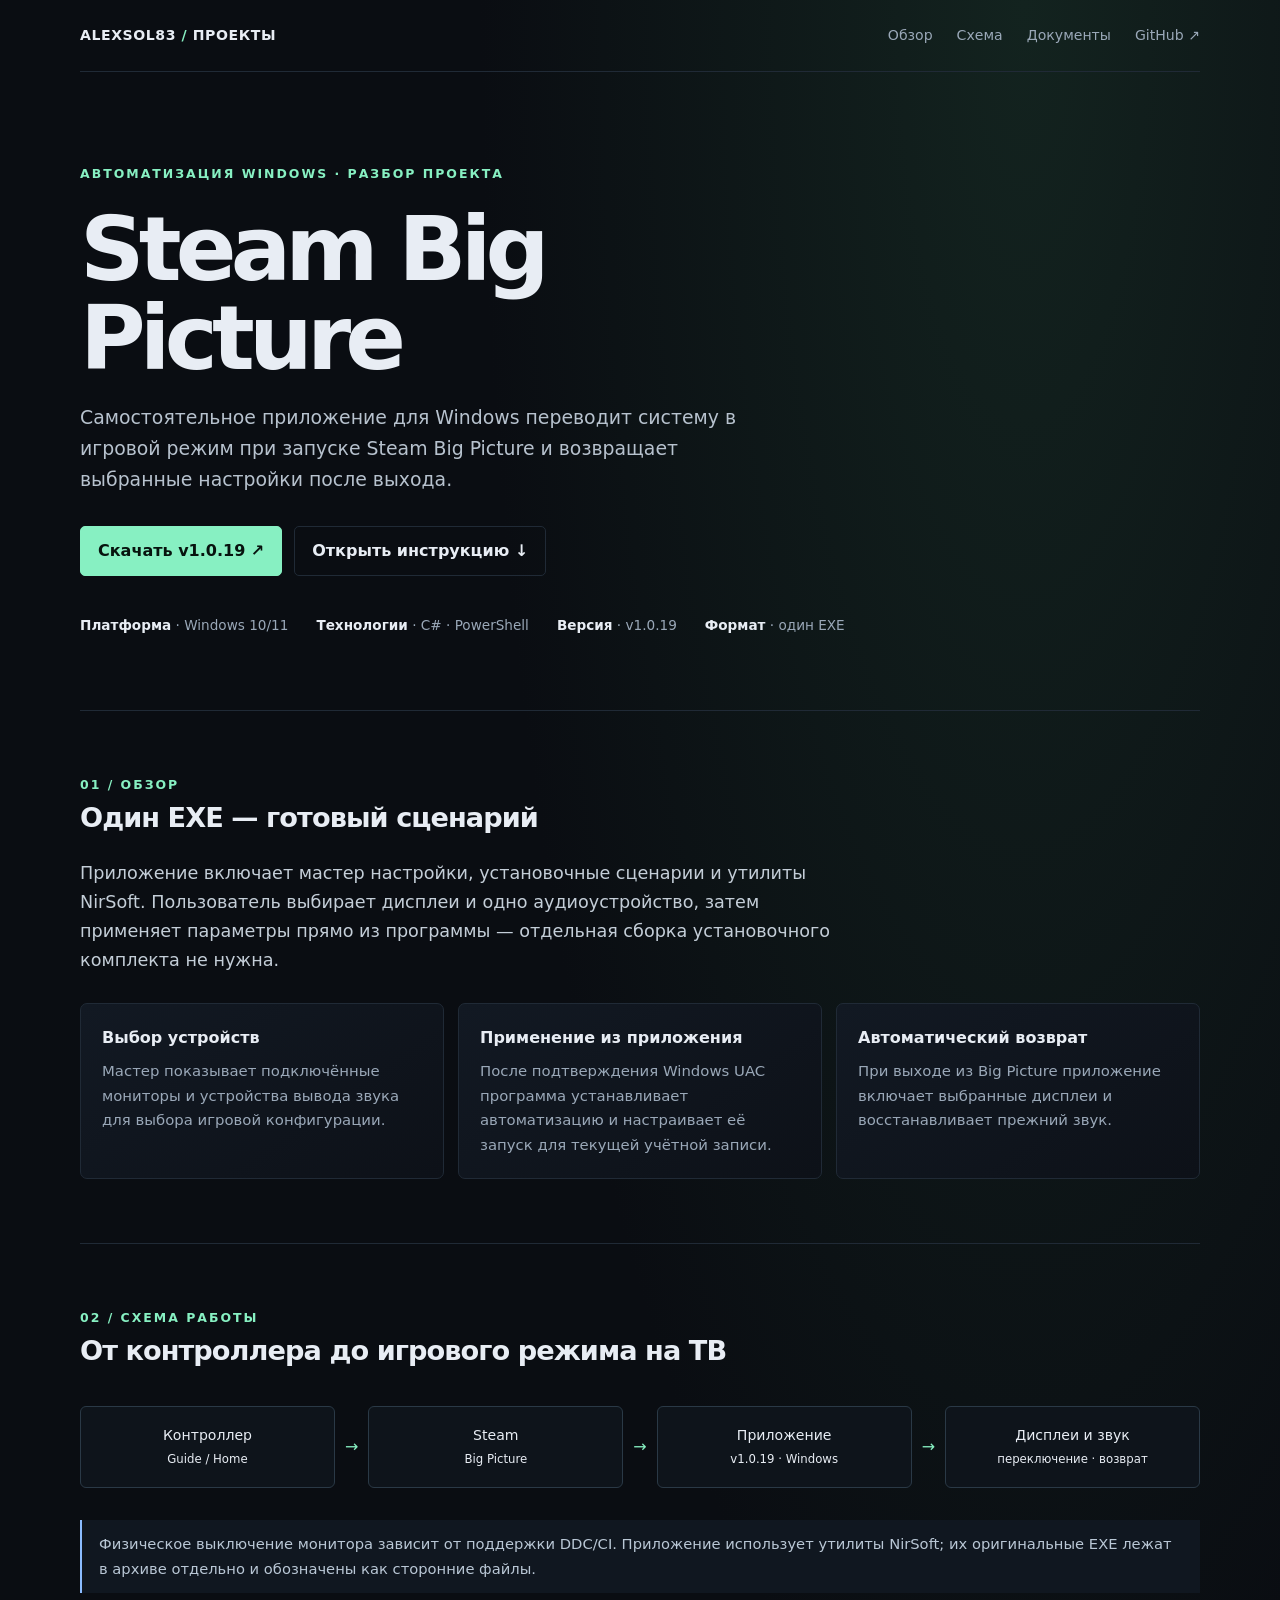
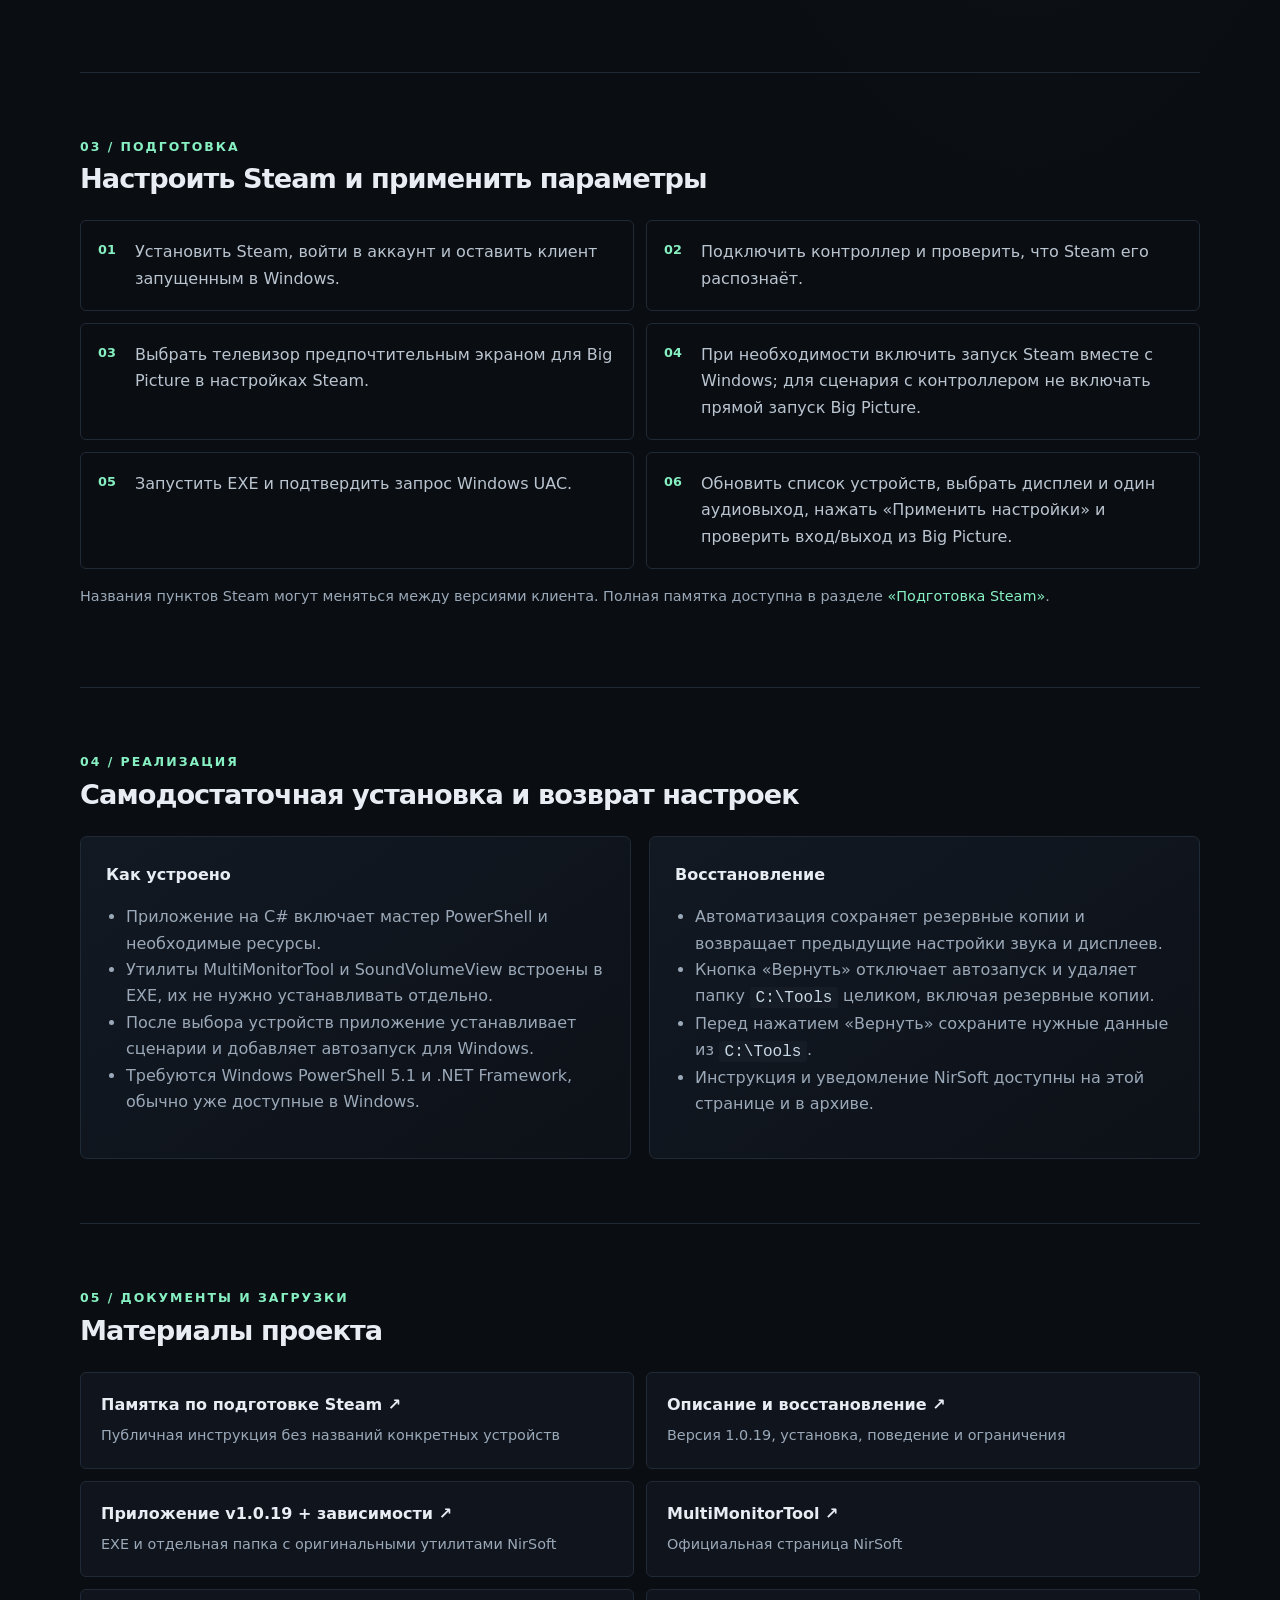
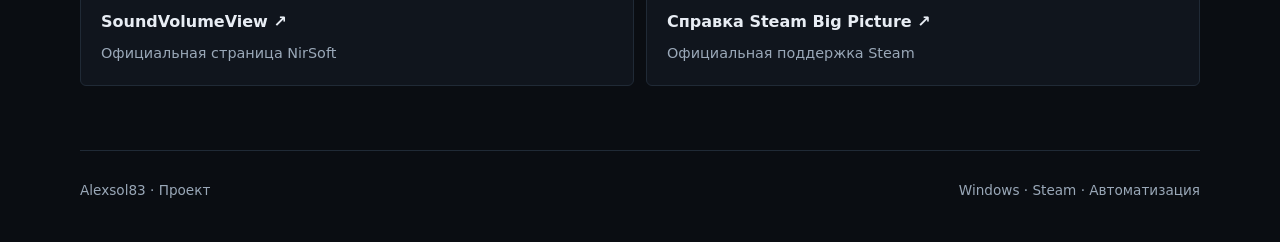
==== commit a9df9029: "Update index.html" ====
--- a/projects/steam-big-picture/index.html
+++ b/projects/steam-big-picture/index.html
@@ -15,7 +15,7 @@
 <body>
   <header class="top"><a class="brand" href="../../">ALEXSOL83 <span style="color:var(--accent)">/</span> ПРОЕКТЫ</a><nav><a href="#overview">Обзор</a><a href="#workflow">Схема</a><a href="#docs">Документы</a><a href="https://github.com/Alexsol83">GitHub ↗</a></nav></header>
   <main>
-    <section class="hero"><div class="eyebrow">Автоматизация Windows · Разбор проекта</div><h1>Steam Big<br>Picture — готово.</h1><p>Самостоятельное приложение для Windows переводит систему в игровой режим при запуске Steam Big Picture и возвращает выбранные настройки после выхода.</p><div class="actions"><a class="button primary" href="download/Steam-Big-Picture-by-Kovrov-Team-v1.0.19.zip">Скачать v1.0.19 ↗</a><a class="button" href="#docs">Открыть инструкцию ↓</a></div><div class="meta"><span><b>Платформа</b> · Windows 10/11</span><span><b>Технологии</b> · C# · PowerShell</span><span><b>Версия</b> · v1.0.19</span><span><b>Формат</b> · один EXE</span></div></section>
+    <section class="hero"><div class="eyebrow">Автоматизация Windows · Разбор проекта</div><h1>Steam Big<br>Picture </h1><p>Самостоятельное приложение для Windows переводит систему в игровой режим при запуске Steam Big Picture и возвращает выбранные настройки после выхода.</p><div class="actions"><a class="button primary" href="download/Steam-Big-Picture-by-Kovrov-Team-v1.0.19.zip">Скачать v1.0.19 ↗</a><a class="button" href="#docs">Открыть инструкцию ↓</a></div><div class="meta"><span><b>Платформа</b> · Windows 10/11</span><span><b>Технологии</b> · C# · PowerShell</span><span><b>Версия</b> · v1.0.19</span><span><b>Формат</b> · один EXE</span></div></section>
     <section class="section" id="overview"><div class="kicker">01 / Обзор</div><h2>Один EXE — готовый сценарий</h2><p class="lead">Приложение включает мастер настройки, установочные сценарии и утилиты NirSoft. Пользователь выбирает дисплеи и одно аудиоустройство, затем применяет параметры прямо из программы — отдельная сборка установочного комплекта не нужна.</p><div class="grid"><article class="card"><h3>Выбор устройств</h3><p>Мастер показывает подключённые мониторы и устройства вывода звука для выбора игровой конфигурации.</p></article><article class="card"><h3>Применение из приложения</h3><p>После подтверждения Windows UAC программа устанавливает автоматизацию и настраивает её запуск для текущей учётной записи.</p></article><article class="card"><h3>Автоматический возврат</h3><p>При выходе из Big Picture приложение включает выбранные дисплеи и восстанавливает прежний звук.</p></article></div></section>
     <section class="section" id="workflow"><div class="kicker">02 / Схема работы</div><h2>От контроллера до игрового режима на ТВ</h2><div class="flow"><div class="node">Контроллер<br><small>Guide / Home</small></div><div class="arrow">→</div><div class="node">Steam<br><small>Big Picture</small></div><div class="arrow">→</div><div class="node">Приложение<br><small>v1.0.19 · Windows</small></div><div class="arrow">→</div><div class="node">Дисплеи и звук<br><small>переключение · возврат</small></div></div><p class="note">Физическое выключение монитора зависит от поддержки DDC/CI. Приложение использует утилиты NirSoft; их оригинальные EXE лежат в архиве отдельно и обозначены как сторонние файлы.</p></section>
     <section class="section"><div class="kicker">03 / Подготовка</div><h2>Настроить Steam и применить параметры</h2><ol class="steps"><li>Установить Steam, войти в аккаунт и оставить клиент запущенным в Windows.</li><li>Подключить контроллер и проверить, что Steam его распознаёт.</li><li>Выбрать телевизор предпочтительным экраном для Big Picture в настройках Steam.</li><li>При необходимости включить запуск Steam вместе с Windows; для сценария с контроллером не включать прямой запуск Big Picture.</li><li>Запустить EXE и подтвердить запрос Windows UAC.</li><li>Обновить список устройств, выбрать дисплеи и один аудиовыход, нажать «Применить настройки» и проверить вход/выход из Big Picture.</li></ol><p style="color:var(--muted);font-size:.9rem">Названия пунктов Steam могут меняться между версиями клиента. Полная памятка доступна в разделе <a href="docs/steam-setup-guide.html">«Подготовка Steam»</a>.</p></section>
